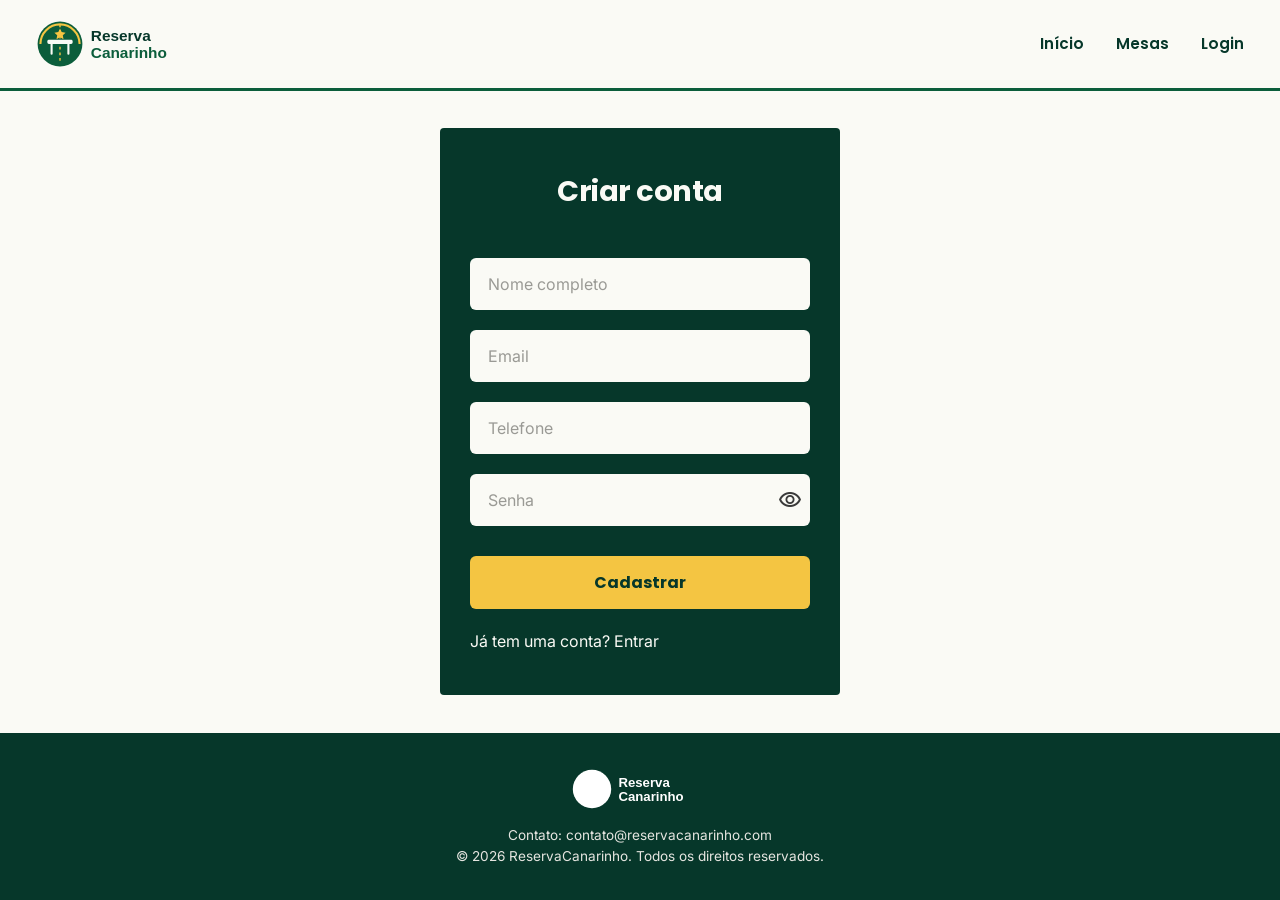
==== cadastro.html @ bb838ad1 "feat: first commit" ====
<!DOCTYPE html>
<html lang="pt-BR">

<head>
    <meta charset="UTF-8">
    <meta name="viewport" content="width=device-width, initial-scale=1.0">
    <title>ReservaCanarinho - Cadastro</title>
    <link rel="preconnect" href="https://fonts.googleapis.com">
    <link rel="preconnect" href="https://fonts.gstatic.com" crossorigin>
    <link href="https://fonts.googleapis.com/css2?family=Poppins:wght@600;700&family=Inter:wght@400;500&display=swap"
        rel="stylesheet">
    <link rel="stylesheet"
        href="https://fonts.googleapis.com/css2?family=Material+Symbols+Outlined:opsz,wght,FILL,GRAD@20..48,100..700,0..1,-50..200" />

    <link rel="stylesheet" href="./css/style.css">
    <link rel="stylesheet" href="./css/login-style.css">

    <meta name="view-transition" content="same-origin">
</head>


<body>

    <!-- CABEÇALHO (Igual ao login/index, mudando apenas a classe 'ativo') -->
    <header>
        <div class="logo">
            <img src="img/logo.svg" alt="Logomarca ReservaCanarinho">
        </div>
        <nav>
            <ul>
                <li><a href="index.html">Início</a></li>
                <li><a href="mesas.html">Mesas</a></li>
                <li><a href="login.html">Login</a></li>
            </ul>
        </nav>
    </header>

    <!-- CONTEÚDO PRINCIPAL: formulário de cadastro (RF01) -->
    <main class="main-login">
        <section class="conteudo-principal">
            <div class="container">
                <form action="" class="form" id="form-cadastro">
                    <legend>Criar conta</legend>

                    <div class="login-group">
                        <input type="text" name="nome" id="nome" placeholder="Nome completo">
                    </div>

                    <div class="login-group">
                        <input type="email" name="email" id="emailCadastro" placeholder="Email">
                    </div>

                    <div class="login-group">
                        <input type="tel" name="telefone" id="telefone" placeholder="Telefone">
                    </div>

                    <div class="login-group">
                        <input type="password" name="senha" id="senha" placeholder="Senha">
                        <span class="material-symbols-outlined" id="olhoSenha">visibility</span>
                    </div>

                    <button type="submit" class="btn-enviar">Cadastrar</button>

                    <p class="link-secundario">
                        Já tem uma conta? <a href="login.html">Entrar</a>
                    </p>
                </form>
            </div>
        </section>
    </main>

    <!-- RODAPÉ (Igual para todas) -->
    <footer>
        <div class="logo-footer">
            <img src="img/logo.svg" alt="Logomarca ReservaCanarinho">
        </div>
        <div class="contato">
            <p>Contato: contato@reservacanarinho.com</p>
            <p>&copy; 2026 ReservaCanarinho. Todos os direitos reservados.</p>
        </div>
    </footer>

    <!-- Vínculo com o arquivo de lógica (toggle do olho, validação - quarta) -->
    <script src="./js/script.js"></script>
    <script src="./js/auth.js"></script>
</body>

</html>
---- css/style.css ----
/* =========================================
   ReservaCanarinho - Estilo base (style.css)
   Tema: Verde/Amarelo (Copa) - aplicável a
   todas as páginas do sistema.
   ========================================= */

:root {
    --verde-principal: #0B5D3B;
    --verde-escuro: #06372A;
    --amarelo-destaque: #F4C542;
    --branco-gelo: #FAFAF5;
    --cinza-texto: #3A3A3A;
    --cinza-claro: #E5E5E0;

    --fonte-titulo: 'Poppins', sans-serif;
    --fonte-corpo: 'Inter', sans-serif;
}


/* 2. Aplica a animação no corpo de TODAS as páginas */

* {
    margin: 0;
    padding: 0;
    box-sizing: border-box;
}

body {
    font-family: var(--fonte-corpo);
    color: var(--cinza-texto);
    background-color: var(--branco-gelo);
    line-height: 1.6;

    display: flex;
    flex-direction: column;
    min-height: 100vh;

}

main {
    flex: 1;
}

img {
    max-width: 100%;
    display: block;
}

a {
    text-decoration: none;
    color: inherit;
}

/* =========================
   CABEÇALHO
   ========================= */

header {
    display: flex;
    justify-content: space-between;
    align-items: center;
    flex-wrap: wrap;
    padding: 16px 32px;
    background-color: var(--branco-gelo);
    border-bottom: 3px solid var(--verde-principal);
}

header .logo img {
    height: 56px;
}

header nav ul {
    display: flex;
    list-style: none;
    gap: 24px;
}

header nav a {
    font-family: var(--fonte-titulo);
    font-weight: 600;
    font-size: 0.95rem;
    color: var(--verde-escuro);
    padding: 8px 4px;
    border-bottom: 2px solid transparent;
    transition: border-color 0.2s ease, color 0.2s ease;
}

header nav a:hover,
header nav a.ativo {
    color: var(--verde-principal);
    border-bottom-color: var(--amarelo-destaque);
}

/* =========================
   HERO / BANNER
   ========================= */

.hero {
    text-align: center;
    padding: 64px 24px;
    background-color: var(--verde-principal);
    color: var(--branco-gelo);
}

.hero h1 {
    font-family: var(--fonte-titulo);
    font-weight: 700;
    font-size: 2.5rem;
    margin-bottom: 8px;
}

.hero .slogan {
    font-family: var(--fonte-titulo);
    font-weight: 600;
    font-size: 1.1rem;
    color: var(--amarelo-destaque);
    margin-bottom: 16px;
}

.hero .hero-texto {
    max-width: 600px;
    margin: 0 auto 24px;
    font-size: 1rem;
}

.btn-destaque {
    display: inline-block;
    background-color: var(--amarelo-destaque);
    color: var(--verde-escuro);
    font-family: var(--fonte-titulo);
    font-weight: 700;
    padding: 14px 32px;
    border-radius: 6px;
    transition: transform 0.15s ease, box-shadow 0.15s ease;
}

.btn-destaque:hover {
    transform: translateY(-2px);
    box-shadow: 0 6px 14px rgba(0, 0, 0, 0.15);
}

/* =========================
   SEÇÕES GERAIS
   ========================= */

main section {
    padding: 56px 24px;
    max-width: 1100px;
    margin: 0 auto;
}

main section h2 {
    font-family: var(--fonte-titulo);
    font-weight: 700;
    font-size: 1.8rem;
    color: var(--verde-escuro);
    text-align: center;
    margin-bottom: 36px;
}

/* =========================
   COMO FUNCIONA
   ========================= */

.passos {
    display: grid;
    grid-template-columns: repeat(auto-fit, minmax(220px, 1fr));
    gap: 24px;
}

.passo {
    background-color: #ffffff;
    border: 1px solid var(--cinza-claro);
    border-radius: 8px;
    padding: 24px;
    text-align: center;
    position: relative;
}

.passo-numero {
    display: inline-flex;
    align-items: center;
    justify-content: center;
    width: 32px;
    height: 32px;
    border-radius: 50%;
    background-color: var(--amarelo-destaque);
    color: var(--verde-escuro);
    font-family: var(--fonte-titulo);
    font-weight: 700;
    margin-bottom: 12px;
}

.passo h3 {
    font-family: var(--fonte-titulo);
    font-size: 1.1rem;
    color: var(--verde-principal);
    margin-bottom: 8px;
}

.passo p {
    font-size: 0.95rem;
}

/* =========================
   SOBRE
   ========================= */

.sobre p {
    max-width: 750px;
    margin: 0 auto;
    text-align: center;
    font-size: 1rem;
}

/* =========================
   DIFERENCIAIS
   ========================= */

.lista-diferenciais {
    display: grid;
    grid-template-columns: repeat(auto-fit, minmax(220px, 1fr));
    gap: 24px;
}

.diferencial {
    border-left: 4px solid var(--amarelo-destaque);
    padding: 8px 16px;
}

.diferencial h3 {
    font-family: var(--fonte-titulo);
    font-size: 1.05rem;
    color: var(--verde-escuro);
    margin-bottom: 6px;
}

.diferencial p {
    font-size: 0.95rem;
}

/* =========================
   RODAPÉ
   ========================= */

footer {
    background-color: var(--verde-escuro);
    color: var(--branco-gelo);
    padding: 32px 24px;
    text-align: center;
}

footer .logo-footer img {
    height: 48px;
    margin: 0 auto 12px;
    filter: brightness(0) invert(1);
}

footer .contato p {
    font-size: 0.85rem;
    color: var(--cinza-claro);
}

/* =========================
   RESPONSIVO
   ========================= */

@media (max-width: 600px) {
    header {
        flex-direction: column;
        gap: 12px;
        text-align: center;
    }

    header nav ul {
        flex-wrap: wrap;
        justify-content: center;
        gap: 12px;
    }

    .hero h1 {
        font-size: 2rem;
    }
}
---- css/login-style.css ----
.container {
    display: flex;
    flex-direction: column;
    justify-content: center;
    align-items: center;
    background-color: var(--verde-escuro);
    border-radius: 4px;
    box-sizing: border-box;
    max-width: 500px;
    color: var(--branco-gelo);

    min-height: 300px;
    max-width: 400px;
    width: 100%;
    padding: 40px 30px;
}

.main-login {
    display: flex;
    justify-content: center;
    align-items: center;
    flex-direction: column;

    width: 100%;
    flex: 1;
}

.conteudo-principal {
    height: 500px;
}

.main-login .conteudo-principal {
    margin: 0;
    padding: 0;
    width: 100%;
    display: flex;
    justify-content: center;
    align-items: center;
}

form {
    display: flex;
    flex-direction: column;
    width: 100%;
    gap: 20px;
}

legend {
    font-family: var(--fonte-titulo);
    font-size: 1.8rem;
    /* Tamanho imponente e moderno */
    font-weight: 700;
    /* Negrito marcante */
    color: var(--branco-gelo);
    text-align: center;
    /* Centraliza o título no card */
    width: 100%;
    /* Força o elemento a ocupar toda a largura para o alinhamento funcionar */
    margin-bottom: 1.5rem;
    /* Espaço sutil entre o título e o primeiro input */
    letter-spacing: -0.5px;
    /* Deixa o título ligeiramente mais compacto e moderno */
}

input {
    width: 100%;
    padding: 14px 16px;
    /* Espaço interno confortável para o texto respirar */
    font-family: var(--fonte-corpo);
    font-size: 1rem;
    color: var(--cinza-texto);
    background-color: var(--branco-gelo);
    border: 2px solid transparent;
    /* Evita que a caixa mude de tamanho no foco */
    border-radius: 6px;
    /* Cantos arredondados suavizados */
    outline: none;
    /* Remove a linha preta padrão do navegador */
    box-sizing: border-box;
    transition: border-color 0.2s ease, box-shadow 0.2s ease;
    /* Efeito suave ao clicar */
}

input::placeholder {
    color: #9A9A95;
    /* Um tom de cinza que combina com a paleta */
    font-weight: 400;
}

input:focus {
    border-color: var(--amarelo-destaque);
    /* Borda com o amarelo do Canarinho */
    box-shadow: 0 0 8px rgba(244, 197, 66, 0.4);
    /* Brilho suave ao redor */
}

.btn-enviar {
    width: 100%;
    padding: 14px;
    margin-top: 10px;
    /* Separa um pouco do input de senha */
    background-color: var(--amarelo-destaque);
    color: var(--verde-escuro);
    font-family: var(--fonte-titulo);
    font-weight: 700;
    font-size: 1rem;
    border: none;
    border-radius: 6px;
    cursor: pointer;
    transition: transform 0.1s ease, background-color 0.2s ease;
}

.btn-enviar:hover {
    background-color: #e5b533;
    /* Tom ligeiramente mais escuro no hover */
    transform: translateY(-1px);
}

.btn-enviar:active {
    transform: translateY(1px);
    /* Efeito físico de clique */
}

.login-group {
    position: relative;
    display: inline-block;
}

#senha {
    padding-right: 30px;
}

#olhoSenha {
   position: absolute;
    right: 8px;
    top: 50%;
    transform: translateY(-50%);
    cursor: pointer;
    font-family: 'Material Symbols Outlined' !important;
    font-variation-settings: 'FILL' 0, 'wght' 400, 'GRAD' 0, 'opsz' 24;
    color: var(--cinza-texto);
}
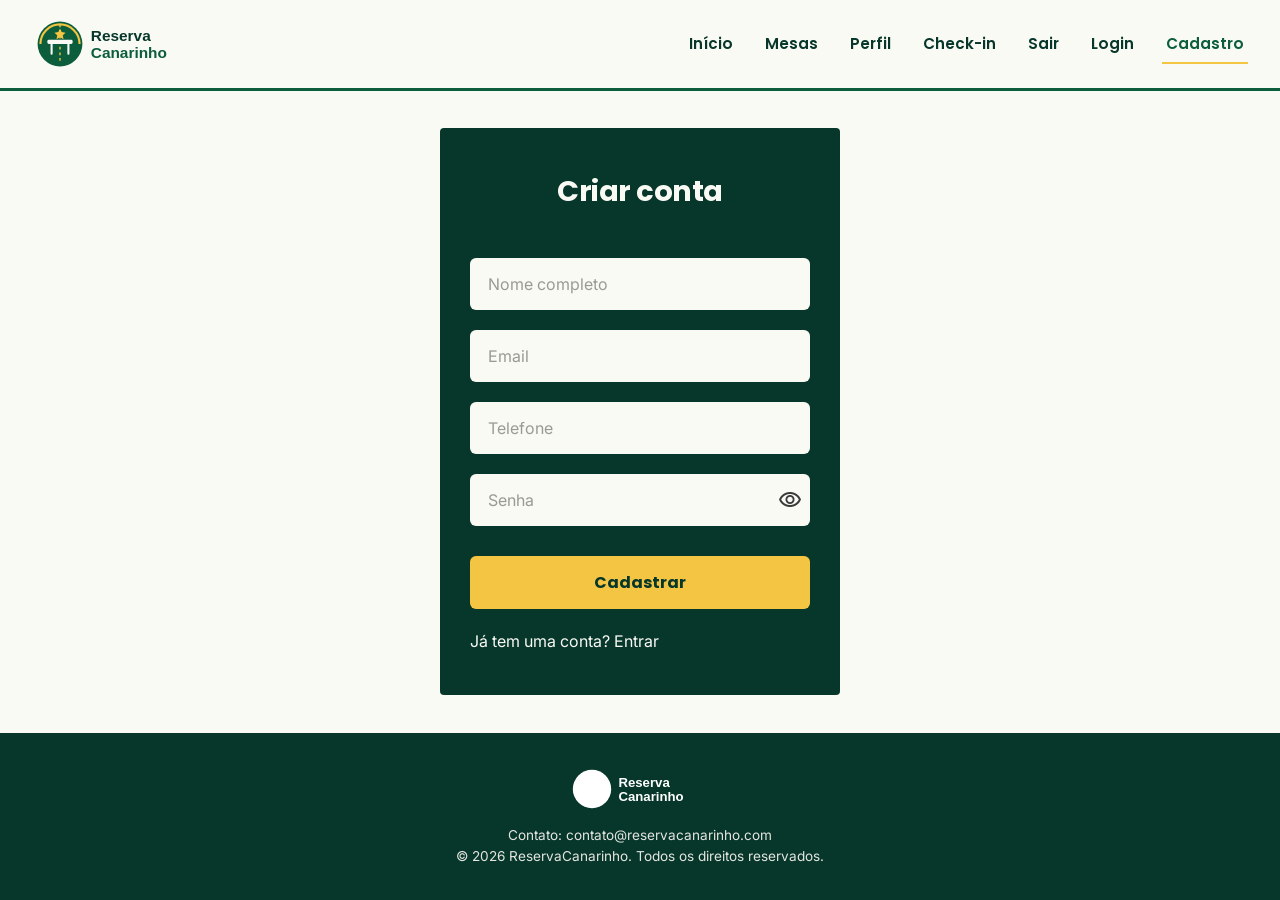
==== commit af958bb6: "Padroniza navbar e marca páginas protegidas/admin-only" ====
--- a/cadastro.html
+++ b/cadastro.html
@@ -28,9 +28,17 @@
         </div>
         <nav>
             <ul>
-                <li><a href="index.html">Início</a></li>
-                <li><a href="mesas.html">Mesas</a></li>
-                <li><a href="login.html">Login</a></li>
+                <li><a id="nav-inicio" href="index.html">Início</a></li>
+                <li><a id="nav-mesas" href="mesas.html">Mesas</a></li>
+
+                <!-- Itens de usuário logado (o JS vai mostrar/ocultar) -->
+                <li><a id="nav-perfil" href="users.html">Perfil</a></li>
+                <li><a id="nav-checkin" href="checkin.html">Check-in</a></li>
+                <li><a id="btn-logout" href="#">Sair</a></li>
+
+                <!-- Itens de usuário deslogado (o JS vai mostrar/ocultar) -->
+                <li><a id="nav-login" href="login.html">Login</a></li>
+                <li><a id="nav-cadastro" href="cadastro.html" class="ativo">Cadastro</a></li>
             </ul>
         </nav>
     </header>
